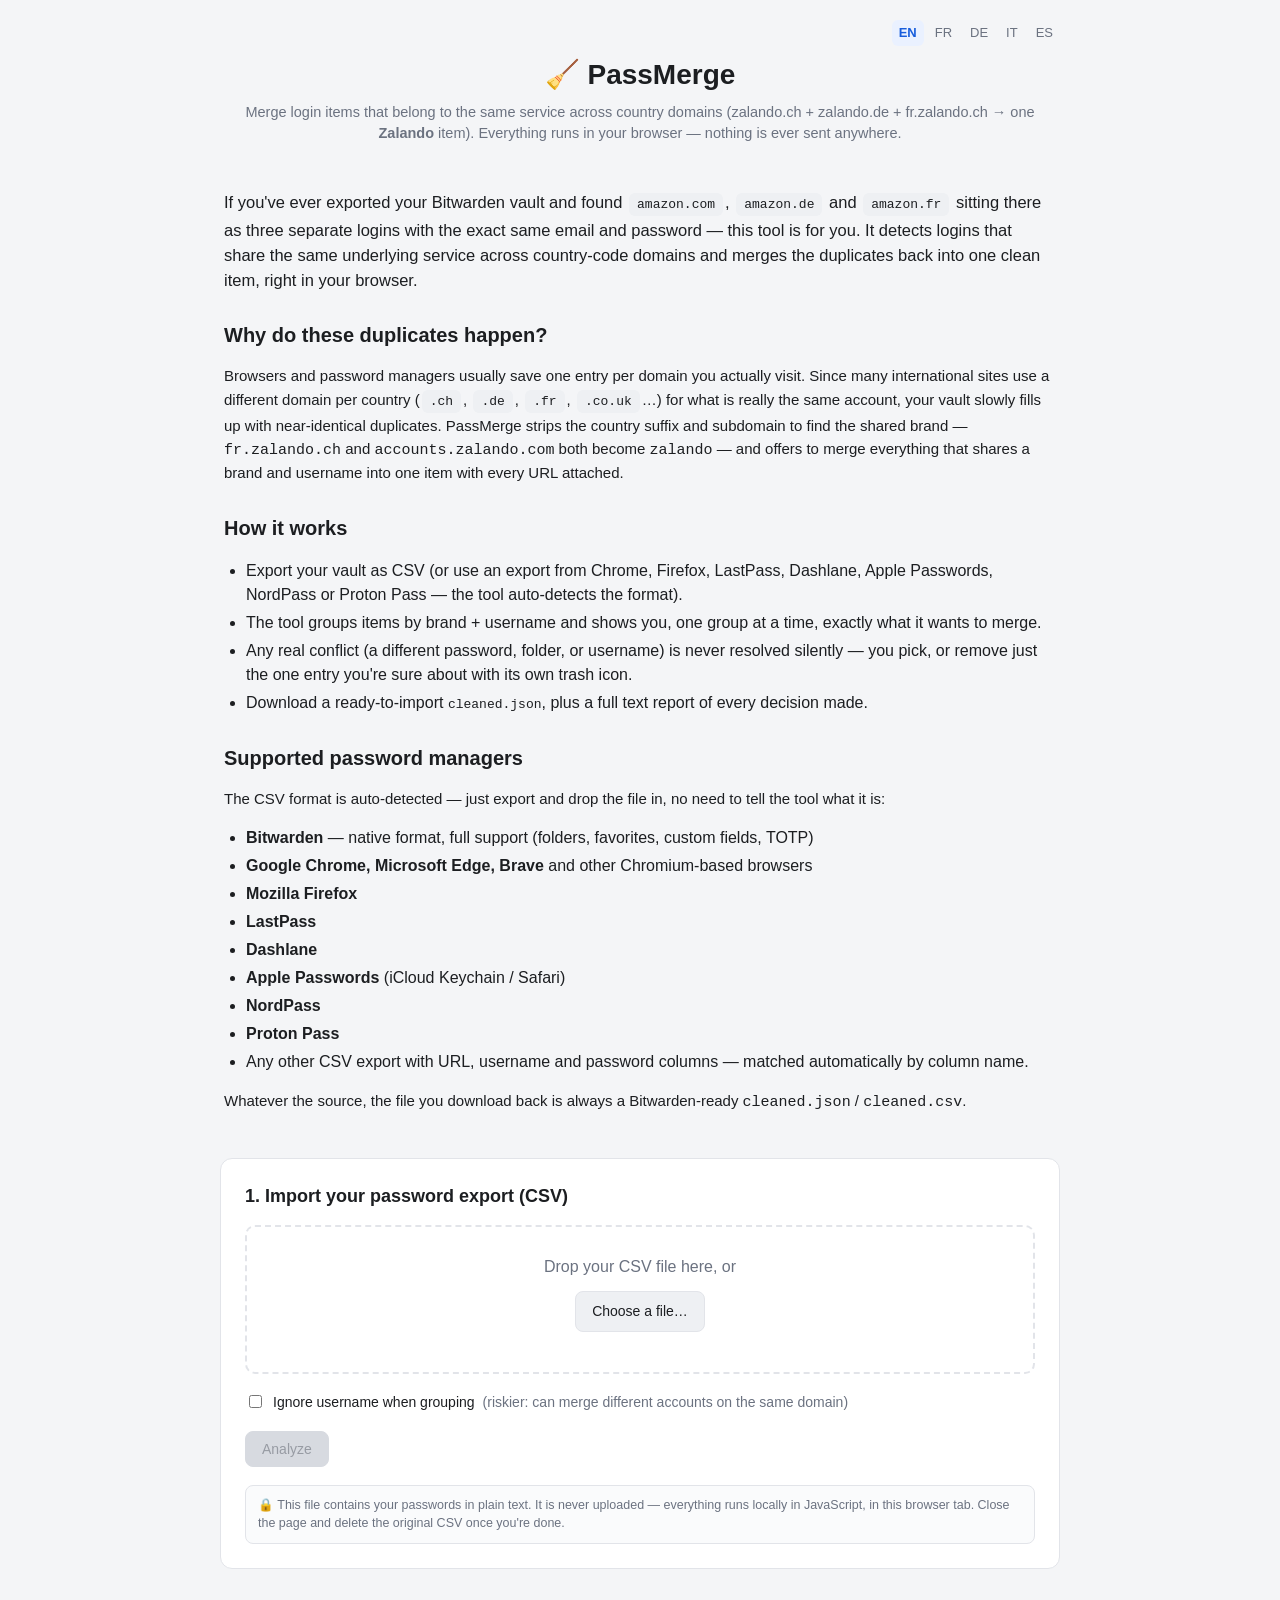
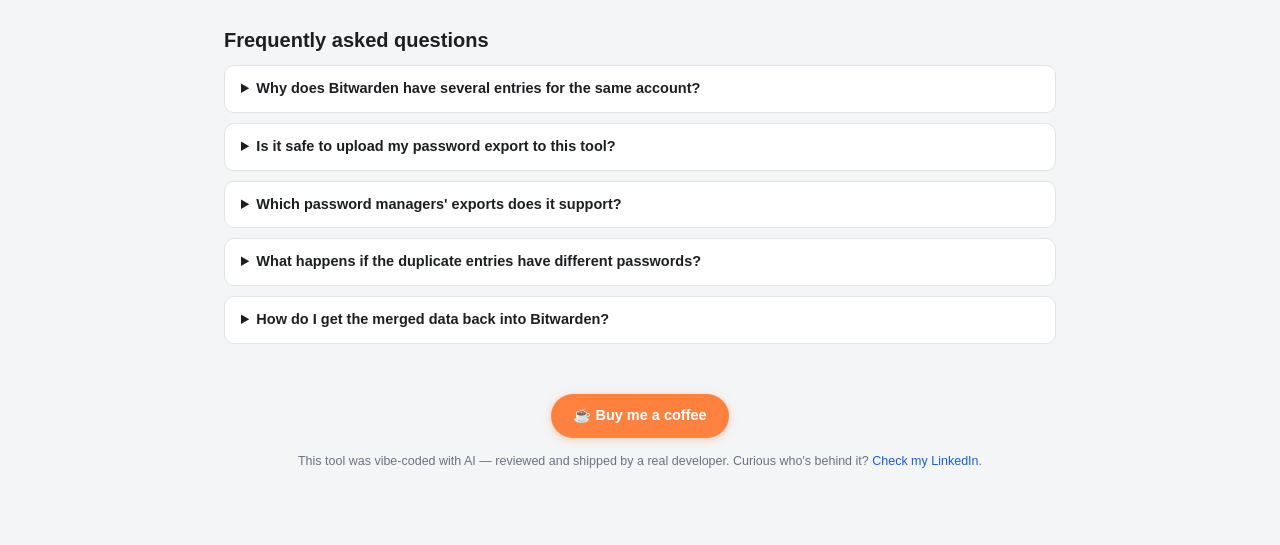
==== index.html @ 8283f2ba "Initial commit: PassMerge Merges duplicate password manager entries across country-code domains of t" ====
<!doctype html>
<html lang="en">
<head>
<meta charset="utf-8">
<meta name="viewport" content="width=device-width, initial-scale=1">
<title>PassMerge — Merge Duplicate Bitwarden Passwords Across Domains</title>
<meta name="description" content="Free browser tool to merge duplicate Bitwarden logins spread across country domains (zalando.ch, zalando.de, zalando.fr → one Zalando entry). Nothing ever leaves your browser. Also reads Chrome, Firefox, LastPass, Dashlane, NordPass and Proton Pass exports.">
<link rel="canonical" href="https://brignolij.github.io/passmerge/">
<link rel="alternate" hreflang="en" href="https://brignolij.github.io/passmerge/">
<link rel="alternate" hreflang="fr" href="https://brignolij.github.io/passmerge/fr/">
<link rel="alternate" hreflang="de" href="https://brignolij.github.io/passmerge/de/">
<link rel="alternate" hreflang="it" href="https://brignolij.github.io/passmerge/it/">
<link rel="alternate" hreflang="es" href="https://brignolij.github.io/passmerge/es/">
<link rel="alternate" hreflang="x-default" href="https://brignolij.github.io/passmerge/">
<link rel="stylesheet" href="assets/style.css">
<script type="application/ld+json">
{
  "@context": "https://schema.org",
  "@type": "SoftwareApplication",
  "name": "PassMerge",
  "applicationCategory": "SecurityApplication",
  "operatingSystem": "Any (runs in the browser)",
  "description": "Free browser tool that merges duplicate Bitwarden password entries spread across country-code domains of the same service into one item, entirely client-side.",
  "offers": { "@type": "Offer", "price": "0", "priceCurrency": "USD" },
  "url": "https://brignolij.github.io/passmerge/"
}
</script>
<script type="application/ld+json">
{
  "@context": "https://schema.org",
  "@type": "FAQPage",
  "mainEntity": [
    {
      "@type": "Question",
      "name": "Why does Bitwarden have several entries for the same account?",
      "acceptedAnswer": { "@type": "Answer", "text": "Autofill and browser password-saving prompts often create one Bitwarden item per domain you visit — so the same account on zalando.ch, zalando.de and fr.zalando.ch ends up as three separate items instead of one, even though it's the same login and password. PassMerge detects the shared brand behind these domains and merges them back into one item with all the URLs attached." }
    },
    {
      "@type": "Question",
      "name": "Is it safe to upload my password export to this tool?",
      "acceptedAnswer": { "@type": "Answer", "text": "Nothing is uploaded anywhere. The tool runs entirely as JavaScript in your own browser tab — your CSV file is read locally, processed locally, and the resulting files are generated locally. No server, no network request, no tracking. You can even disconnect from the internet after loading the page and it still works." }
    },
    {
      "@type": "Question",
      "name": "Which password managers' exports does it support?",
      "acceptedAnswer": { "@type": "Answer", "text": "Bitwarden's own CSV export is supported natively. The tool also auto-detects and reads CSV exports from Chrome, Edge, Brave, Firefox, LastPass, Dashlane, Apple Passwords, NordPass and Proton Pass by matching common column names — the output is always a Bitwarden-ready file." }
    },
    {
      "@type": "Question",
      "name": "What happens if the duplicate entries have different passwords?",
      "acceptedAnswer": { "@type": "Answer", "text": "Nothing is ever discarded silently. If a password differs between entries being merged, you're asked which one to keep, right in the browser — the other variant is also written into the merged item's notes and flagged in the report, so you can double-check later." }
    },
    {
      "@type": "Question",
      "name": "How do I get the merged data back into Bitwarden?",
      "acceptedAnswer": { "@type": "Answer", "text": "Download cleaned.json and import it from the Bitwarden web vault: Settings → Import/export data → Import data → format .json (Bitwarden). It's recommended to test the import in an empty or test vault first." }
    }
  ]
}
</script>
</head>
<body>
<div class="wrap">
  <div class="langbar">
    <a href="/passmerge/" class="active">EN</a>
    <a href="/passmerge/fr/">FR</a>
    <a href="/passmerge/de/">DE</a>
    <a href="/passmerge/it/">IT</a>
    <a href="/passmerge/es/">ES</a>
  </div>

  <header>
    <h1>🧹 PassMerge</h1>
    <p class="sub">Merge login items that belong to the same service across country domains (zalando.ch + zalando.de + fr.zalando.ch → one <b>Zalando</b> item). Everything runs in your browser — nothing is ever sent anywhere.</p>
  </header>

  <section class="hero">
    <p class="lead">If you've ever exported your Bitwarden vault and found <span class="example-chip">amazon.com</span>, <span class="example-chip">amazon.de</span> and <span class="example-chip">amazon.fr</span> sitting there as three separate logins with the exact same email and password — this tool is for you. It detects logins that share the same underlying service across country-code domains and merges the duplicates back into one clean item, right in your browser.</p>

    <h2>Why do these duplicates happen?</h2>
    <p>Browsers and password managers usually save one entry per domain you actually visit. Since many international sites use a different domain per country (<span class="example-chip">.ch</span>, <span class="example-chip">.de</span>, <span class="example-chip">.fr</span>, <span class="example-chip">.co.uk</span>…) for what is really the same account, your vault slowly fills up with near-identical duplicates. PassMerge strips the country suffix and subdomain to find the shared brand — <code>fr.zalando.ch</code> and <code>accounts.zalando.com</code> both become <code>zalando</code> — and offers to merge everything that shares a brand and username into one item with every URL attached.</p>

    <h2>How it works</h2>
    <ul>
      <li>Export your vault as CSV (or use an export from Chrome, Firefox, LastPass, Dashlane, Apple Passwords, NordPass or Proton Pass — the tool auto-detects the format).</li>
      <li>The tool groups items by brand + username and shows you, one group at a time, exactly what it wants to merge.</li>
      <li>Any real conflict (a different password, folder, or username) is never resolved silently — you pick, or remove just the one entry you're sure about with its own trash icon.</li>
      <li>Download a ready-to-import <code>cleaned.json</code>, plus a full text report of every decision made.</li>
    </ul>

    <h2>Supported password managers</h2>
    <p>The CSV format is auto-detected — just export and drop the file in, no need to tell the tool what it is:</p>
    <ul>
      <li><b>Bitwarden</b> — native format, full support (folders, favorites, custom fields, TOTP)</li>
      <li><b>Google Chrome, Microsoft Edge, Brave</b> and other Chromium-based browsers</li>
      <li><b>Mozilla Firefox</b></li>
      <li><b>LastPass</b></li>
      <li><b>Dashlane</b></li>
      <li><b>Apple Passwords</b> (iCloud Keychain / Safari)</li>
      <li><b>NordPass</b></li>
      <li><b>Proton Pass</b></li>
      <li>Any other CSV export with URL, username and password columns — matched automatically by column name.</li>
    </ul>
    <p>Whatever the source, the file you download back is always a Bitwarden-ready <code>cleaned.json</code> / <code>cleaned.csv</code>.</p>
  </section>

  <section id="step-upload" class="card">
    <h2>1. Import your password export (CSV)</h2>
    <div id="dropzone" class="dropzone">
      <p>Drop your CSV file here, or</p>
      <label class="btn" for="fileInput">Choose a file…</label>
      <input type="file" id="fileInput" accept=".csv,text/csv" hidden>
      <p id="fileName" class="filename"></p>
    </div>
    <div class="options">
      <label><input type="checkbox" id="optIgnoreUsername"> Ignore username when grouping <span style="color:var(--muted)">(riskier: can merge different accounts on the same domain)</span></label>
    </div>
    <button id="btnAnalyze" class="btn primary" disabled>Analyze</button>
    <p class="privacy">🔒 This file contains your passwords in plain text. It is never uploaded — everything runs locally in JavaScript, in this browser tab. Close the page and delete the original CSV once you're done.</p>
  </section>

  <section id="step-review" class="card" hidden>
    <h2>2. Review the merges, one by one</h2>
    <div id="summary"></div>
    <div id="wizard"></div>
    <div id="autoList" class="autolist"></div>
  </section>

  <section id="step-download" class="card" hidden>
    <h2>3. Download</h2>
    <p id="dlStatus"></p>
    <div class="downloads">
      <a id="dlJson" class="btn primary" download="cleaned.json">⬇️ cleaned.json <span style="opacity:.85">(import this into Bitwarden)</span></a>
      <a id="dlCsv" class="btn" download="cleaned.csv">⬇️ cleaned.csv</a>
      <a id="dlReport" class="btn" download="report.txt">⬇️ report.txt</a>
    </div>
    <p class="privacy">The file updates automatically at every step of the review above — you can download at any point, even before finishing (anything not reviewed yet just keeps its safe default). Recommended: import <code>cleaned.json</code> (Bitwarden web vault → Settings → Import/export data → format <b>.json (Bitwarden)</b>). CSV can only keep one URL per merged item; the rest are listed in its notes.</p>
    <button id="btnReset" class="btn">🔄 Start over</button>
  </section>

  <section class="hero faq">
    <h2>Frequently asked questions</h2>
    <details>
      <summary>Why does Bitwarden have several entries for the same account?</summary>
      <p>Autofill and browser password-saving prompts often create one Bitwarden item per domain you visit — so the same account on <code>zalando.ch</code>, <code>zalando.de</code> and <code>fr.zalando.ch</code> ends up as three separate items instead of one. PassMerge detects the shared brand behind these domains and merges them back into one item with all the URLs attached.</p>
    </details>
    <details>
      <summary>Is it safe to upload my password export to this tool?</summary>
      <p>Nothing is uploaded anywhere. The tool runs entirely as JavaScript in your own browser tab — your CSV is read and processed locally, and the output files are generated locally. No server, no network request, no tracking.</p>
    </details>
    <details>
      <summary>Which password managers' exports does it support?</summary>
      <p>Bitwarden's own CSV export natively. The tool also auto-detects and reads exports from Chrome, Edge, Brave, Firefox, LastPass, Dashlane, Apple Passwords, NordPass and Proton Pass — the output is always a Bitwarden-ready file.</p>
    </details>
    <details>
      <summary>What happens if the duplicate entries have different passwords?</summary>
      <p>Nothing is ever discarded silently. If a password differs, you're asked which one to keep — the other variant is also written into the merged item's notes and flagged in the report.</p>
    </details>
    <details>
      <summary>How do I get the merged data back into Bitwarden?</summary>
      <p>Download <code>cleaned.json</code> and import it: Bitwarden web vault → Settings → Import/export data → Import data → format <b>.json (Bitwarden)</b>. Test in an empty vault first if you're not sure.</p>
    </details>
  </section>

  <footer>
    <a class="coffee-banner" href="https://ko-fi.com/jeffreybrignoli" target="_blank" rel="noopener">☕ Buy me a coffee</a>
    <p class="attribution">This tool was vibe-coded with AI — reviewed and shipped by a real developer. Curious who's behind it? <a href="https://www.linkedin.com/in/jeffrey-brignoli/" target="_blank" rel="noopener">Check my LinkedIn</a>.</p>
  </footer>
</div>

<script src="assets/i18n.js"></script>
<script src="assets/app.js"></script>
</body>
</html>
---- assets/style.css ----
:root {
  --bg: #f4f5f7;
  --card: #ffffff;
  --border: #e2e4e9;
  --text: #1c1e21;
  --muted: #6b7280;
  --primary: #175ddc;
  --primary-hover: #1149ad;
  --danger: #c0392b;
  --danger-bg: #fdecea;
  --warn: #b8860b;
  --warn-bg: #fff8e1;
  --ok: #1e8e3e;
  --ok-bg: #e9f7ef;
  --coffee: #ff813f;
  --coffee-hover: #e86d2e;
  --mono: ui-monospace, SFMono-Regular, Menlo, Consolas, monospace;
}
* { box-sizing: border-box; }
html { scroll-behavior: smooth; }
body {
  margin: 0;
  background: var(--bg);
  color: var(--text);
  font-family: -apple-system, BlinkMacSystemFont, "Segoe UI", Helvetica, Arial, sans-serif;
  line-height: 1.5;
}
.wrap { max-width: 880px; margin: 0 auto; padding: 20px 20px 80px; }

/* Language switcher */
.langbar { display: flex; justify-content: flex-end; gap: 4px; font-size: 13px; margin-bottom: 8px; flex-wrap: wrap; }
.langbar a { color: var(--muted); text-decoration: none; padding: 3px 7px; border-radius: 6px; }
.langbar a:hover { background: #eef0f3; color: var(--text); }
.langbar a.active { color: var(--primary); font-weight: 700; background: #eaf1ff; }

header { text-align: center; margin-bottom: 20px; }
header h1 { margin: 0 0 6px; font-size: 28px; }
header .sub { color: var(--muted); margin: 0; font-size: 14.5px; }

/* Hero / SEO content */
.hero { padding: 8px 4px 28px; }
.hero h2 { font-size: 20px; margin: 28px 0 10px; }
.hero p { color: var(--text); font-size: 15px; }
.hero .lead { font-size: 16.5px; color: var(--text); }
.hero ul { padding-left: 22px; }
.hero li { margin: 4px 0; }
.example-chip {
  display: inline-block; background: #eef0f3; border-radius: 6px; padding: 2px 8px;
  font-family: var(--mono); font-size: 13px; margin: 2px 2px;
}
.faq { margin-top: 8px; }
.faq details {
  border: 1px solid var(--border); border-radius: 10px; padding: 12px 16px; margin-bottom: 10px; background: var(--card);
}
.faq summary { cursor: pointer; font-weight: 600; font-size: 14.5px; }
.faq p { margin: 10px 0 0; color: var(--text); font-size: 14.5px; }

.card {
  background: var(--card);
  border: 1px solid var(--border);
  border-radius: 12px;
  padding: 24px;
  margin-bottom: 20px;
}
.card h2 { margin-top: 0; font-size: 18px; }
.dropzone {
  border: 2px dashed var(--border);
  border-radius: 10px;
  padding: 28px;
  text-align: center;
  transition: border-color .15s, background .15s;
}
.dropzone.drag { border-color: var(--primary); background: #f0f5ff; }
.dropzone p { margin: 0 0 12px; color: var(--muted); }
.filename { margin-top: 12px !important; color: var(--text) !important; font-weight: 600; }
.formatnote { font-size: 12.5px; color: var(--muted) !important; margin-top: 4px !important; font-weight: 400 !important; }
.btn {
  display: inline-block;
  background: #eef0f3;
  color: var(--text);
  border: 1px solid var(--border);
  padding: 9px 16px;
  border-radius: 8px;
  font-size: 14px;
  cursor: pointer;
  text-decoration: none;
}
.btn:hover { background: #e4e6ea; }
.btn.primary { background: var(--primary); border-color: var(--primary); color: #fff; }
.btn.primary:hover { background: var(--primary-hover); }
.btn.primary:disabled, .btn:disabled { background: #d7dae0; border-color: #d7dae0; color: #979ba3; cursor: not-allowed; }
.btn.danger { background: var(--danger); border-color: var(--danger); color: #fff; }
.options { margin: 18px 0; font-size: 14px; }
.options label { display: flex; gap: 8px; align-items: flex-start; color: var(--text); }
.privacy {
  margin: 18px 0 0; font-size: 12.5px; color: var(--muted);
  background: #fafbfc; border: 1px solid var(--border); border-radius: 8px; padding: 10px 12px;
}
#summary { font-size: 14.5px; margin-bottom: 18px; }
#summary b { color: var(--primary); }

.progress { font-size: 12.5px; color: var(--muted); font-weight: 600; text-transform: uppercase; letter-spacing: .03em; margin-bottom: 10px; }

.group-card {
  border: 1px solid var(--border);
  border-radius: 10px;
  padding: 16px 18px;
  margin-bottom: 16px;
  background: #fcfcfd;
}
.group-card h3 { margin: 0 0 10px; font-size: 15.5px; }
.row-hint { font-size: 12.5px; color: var(--muted); margin: -2px 0 10px; }
.group-card table { width: 100%; border-collapse: collapse; font-size: 13px; margin-bottom: 14px; }
.group-card th, .group-card td {
  text-align: left; padding: 5px 8px; border-bottom: 1px solid var(--border);
  max-width: 220px; overflow-wrap: anywhere;
}
.group-card th { color: var(--muted); font-weight: 600; font-size: 12px; text-transform: uppercase; letter-spacing: .02em; }
.group-card code { font-family: var(--mono); background: #f0f1f3; padding: 1px 5px; border-radius: 4px; font-size: 12.5px; }
.row-delete-btn {
  background: none; border: 1px solid transparent; cursor: pointer; font-size: 15px;
  line-height: 1; padding: 4px 6px; border-radius: 6px;
}
.row-delete-btn:hover { background: var(--danger-bg); border-color: var(--danger); }
tr.row-removed td { text-decoration: line-through; opacity: .45; }
tr.row-removed .row-delete-btn { background: var(--ok-bg); }

.choice-row { margin-bottom: 12px; }
.choice-row > label { display: block; font-size: 13.5px; font-weight: 600; margin-bottom: 8px; }
.choice-buttons { display: flex; gap: 8px; flex-wrap: wrap; }
.choice-btn {
  padding: 9px 14px; border-radius: 8px; border: 1.5px solid var(--border);
  background: #fff; font-size: 13.5px; cursor: pointer; font-weight: 600; color: var(--text);
}
.choice-btn:hover { border-color: var(--primary); }
.choice-btn.active { border-color: var(--primary); background: #eaf1ff; color: var(--primary); }
.choice-btn.active[data-action="delete"] { border-color: var(--danger); background: var(--danger-bg); color: var(--danger); }
.choice-btn.active[data-action="keep"] { border-color: var(--ok); background: var(--ok-bg); color: var(--ok); }

.field-conflict {
  border: 1px solid var(--warn); background: var(--warn-bg);
  border-radius: 8px; padding: 10px 14px; margin-bottom: 10px;
}
.field-conflict legend { font-size: 13px; font-weight: 600; color: var(--warn); padding: 0 4px; }
.radio-option { display: flex; align-items: center; gap: 8px; font-size: 13.5px; margin: 4px 0; }
.radio-option .src { color: var(--muted); font-size: 12px; }
.custom-value { padding: 4px 7px; border: 1px solid var(--border); border-radius: 6px; font-size: 13px; flex: 1; min-width: 120px; }
.delete-warning { color: var(--danger); font-size: 13px; margin-bottom: 10px; }
.keep-note { color: var(--muted); font-size: 13px; margin-bottom: 10px; }
.autolist { font-size: 13.5px; color: var(--muted); margin-bottom: 16px; }
.autolist details summary { cursor: pointer; }
.autolist li { margin: 3px 0; }
.downloads { display: flex; gap: 10px; flex-wrap: wrap; margin: 14px 0; }
.badge { display: inline-block; font-size: 11px; font-weight: 700; padding: 2px 7px; border-radius: 999px; margin-left: 6px; }
.badge.warn { background: var(--warn-bg); color: var(--warn); }
.badge.ok { background: var(--ok-bg); color: var(--ok); }
[hidden] { display: none !important; }
#dlStatus { font-size: 13.5px; margin-bottom: 4px; color: var(--muted); }
.nav-row { display: flex; justify-content: space-between; align-items: center; margin-top: 4px; }
.done-msg { text-align: center; padding: 20px; color: var(--ok); font-weight: 600; font-size: 15px; }

/* Footer: donation banner + attribution */
footer { margin-top: 12px; text-align: center; }
.coffee-banner {
  display: inline-flex; align-items: center; gap: 8px;
  background: var(--coffee); color: #fff; text-decoration: none;
  padding: 11px 22px; border-radius: 999px; font-weight: 700; font-size: 14.5px;
  box-shadow: 0 2px 8px rgba(255,129,63,.35);
}
.coffee-banner:hover { background: var(--coffee-hover); }
.attribution { color: var(--muted); font-size: 12.5px; margin: 14px 0 0; }
.attribution a { color: var(--primary); text-decoration: none; }
.attribution a:hover { text-decoration: underline; }

@media (max-width: 480px) {
  .wrap { padding: 16px 16px 60px; }
  header h1 { font-size: 24px; }
}
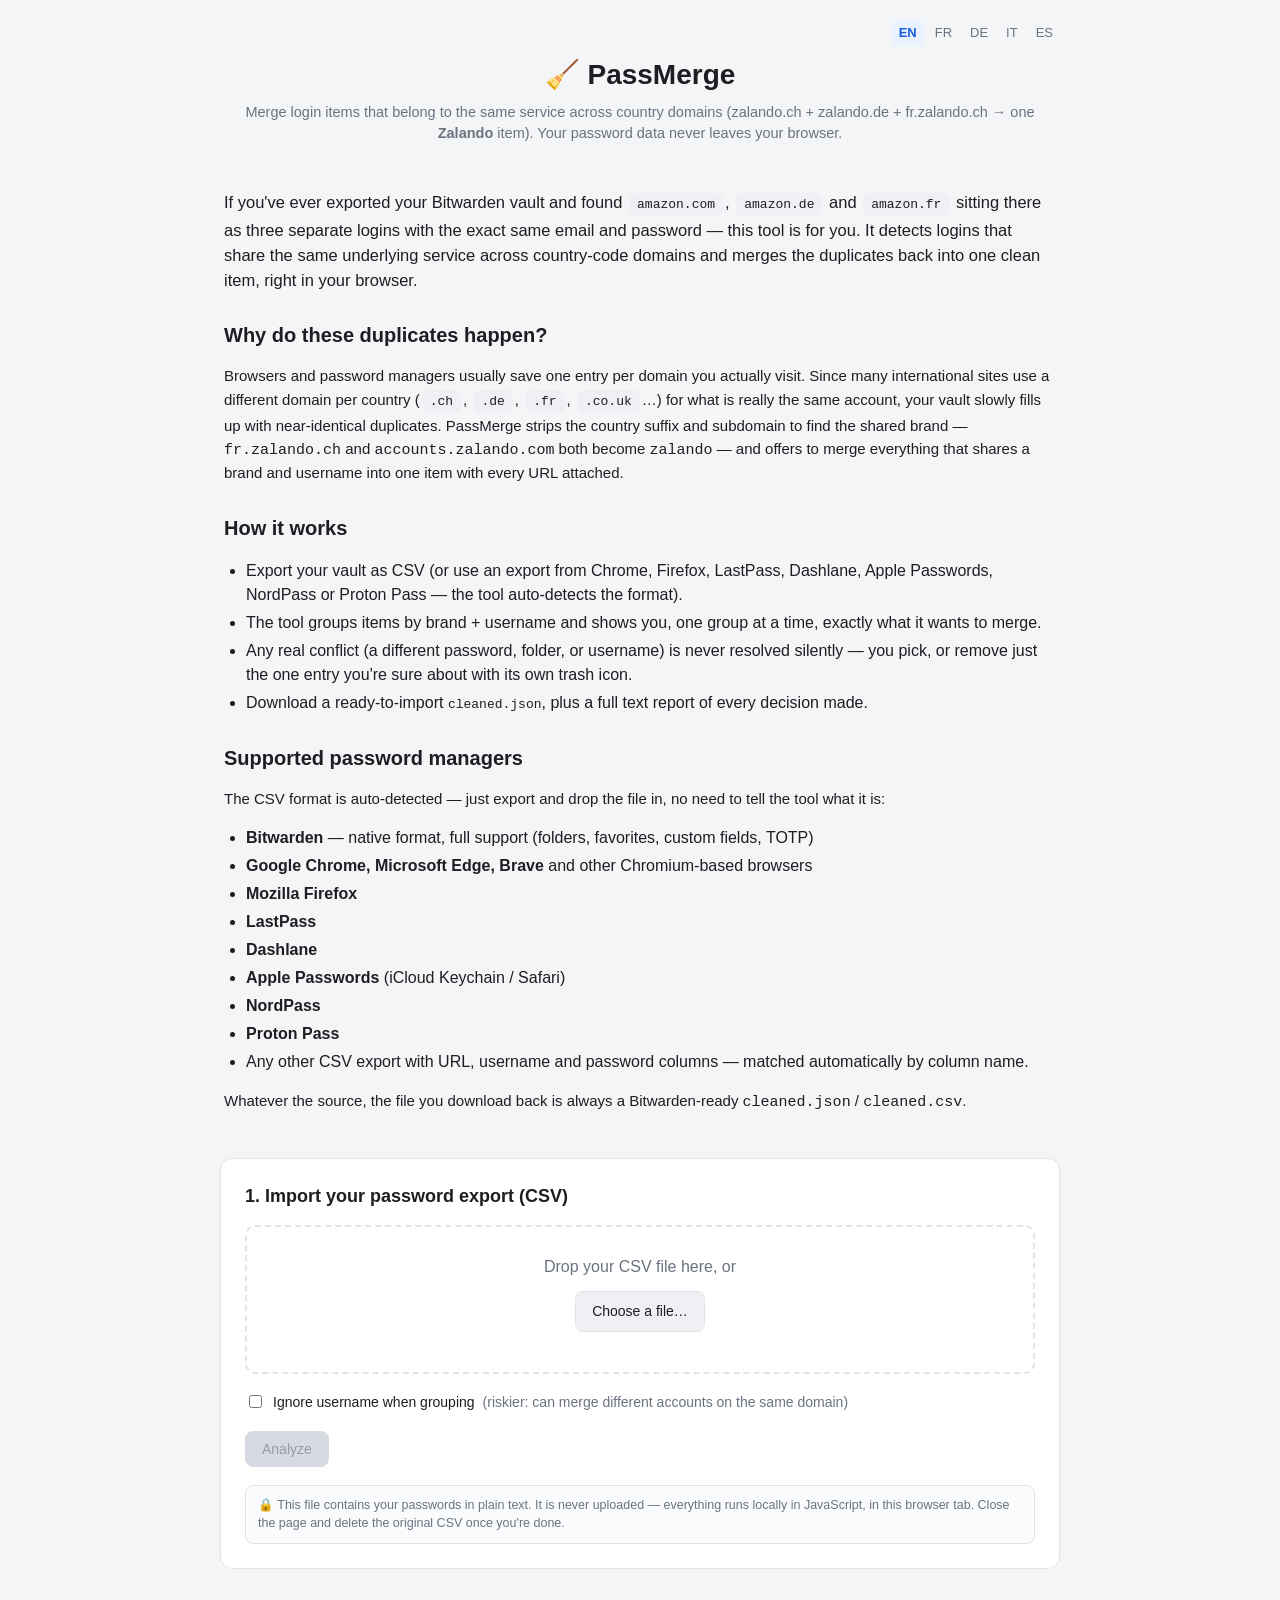
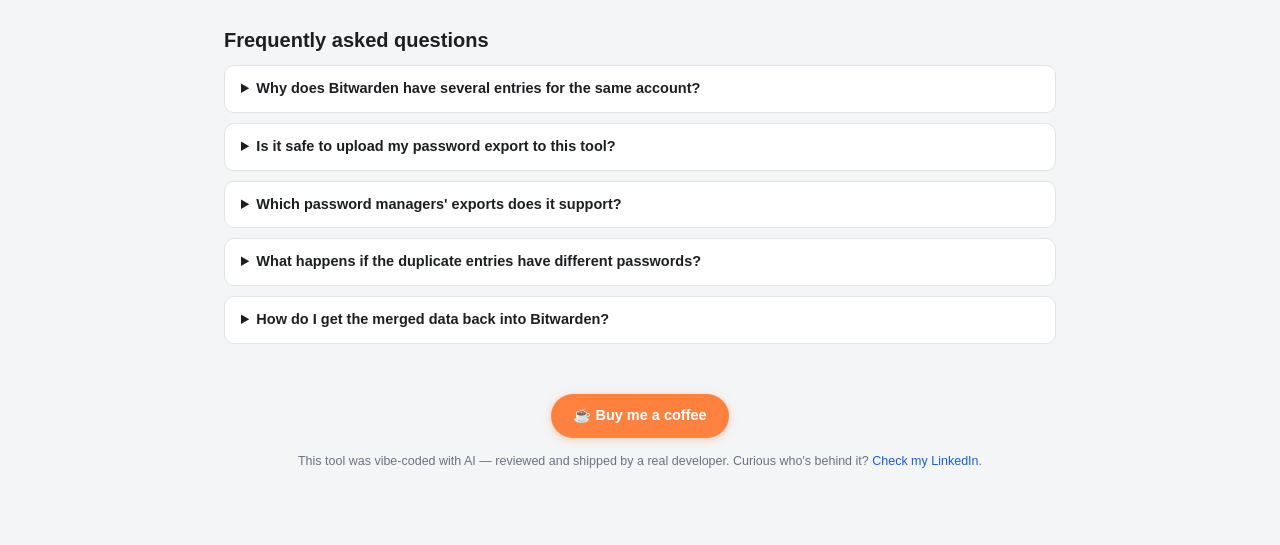
==== commit 25d62834: "Add Google Analytics (GA4) and update privacy copy accordingly New GA4 property "PassMerge" (separat" ====
--- a/index.html
+++ b/index.html
@@ -1,6 +1,15 @@
 <!doctype html>
 <html lang="en">
 <head>
+<!-- Google tag (gtag.js) -->
+<script async src="https://www.googletagmanager.com/gtag/js?id=G-42LEBZWF1H"></script>
+<script>
+  window.dataLayer = window.dataLayer || [];
+  function gtag(){dataLayer.push(arguments);}
+  gtag('js', new Date());
+  gtag('config', 'G-42LEBZWF1H');
+</script>
+
 <meta charset="utf-8">
 <meta name="viewport" content="width=device-width, initial-scale=1">
 <title>PassMerge — Merge Duplicate Bitwarden Passwords Across Domains</title>
@@ -38,7 +47,7 @@
     {
       "@type": "Question",
       "name": "Is it safe to upload my password export to this tool?",
-      "acceptedAnswer": { "@type": "Answer", "text": "Nothing is uploaded anywhere. The tool runs entirely as JavaScript in your own browser tab — your CSV file is read locally, processed locally, and the resulting files are generated locally. No server, no network request, no tracking. You can even disconnect from the internet after loading the page and it still works." }
+      "acceptedAnswer": { "@type": "Answer", "text": "Your CSV file itself is never uploaded anywhere \u2014 it is read and processed entirely as JavaScript in your own browser tab, and the output files are generated locally. The site does use privacy-conscious Google Analytics to count visits and see which pages are popular; that only sees which pages you view, never your file or its contents." }
     },
     {
       "@type": "Question",
@@ -71,7 +80,7 @@
 
   <header>
     <h1>🧹 PassMerge</h1>
-    <p class="sub">Merge login items that belong to the same service across country domains (zalando.ch + zalando.de + fr.zalando.ch → one <b>Zalando</b> item). Everything runs in your browser — nothing is ever sent anywhere.</p>
+    <p class="sub">Merge login items that belong to the same service across country domains (zalando.ch + zalando.de + fr.zalando.ch → one <b>Zalando</b> item). Your password data never leaves your browser.</p>
   </header>
 
   <section class="hero">
@@ -146,7 +155,7 @@
     </details>
     <details>
       <summary>Is it safe to upload my password export to this tool?</summary>
-      <p>Nothing is uploaded anywhere. The tool runs entirely as JavaScript in your own browser tab — your CSV is read and processed locally, and the output files are generated locally. No server, no network request, no tracking.</p>
+      <p>Your CSV file itself is never uploaded anywhere — it's read and processed entirely as JavaScript in your own browser tab, and the output files are generated locally. The site does use privacy-conscious Google Analytics to count visits; that only sees which pages you view, never your file or its contents.</p>
     </details>
     <details>
       <summary>Which password managers' exports does it support?</summary>
--- a/assets/style.css
+++ b/assets/style.css
@@ -159,6 +159,16 @@
 .nav-row { display: flex; justify-content: space-between; align-items: center; margin-top: 4px; }
 .done-msg { text-align: center; padding: 20px; color: var(--ok); font-weight: 600; font-size: 15px; }
 
+.lang-banner {
+  display: flex; align-items: center; gap: 10px; flex-wrap: wrap;
+  background: #eaf1ff; border: 1px solid var(--primary); border-radius: 10px;
+  padding: 10px 14px; margin-bottom: 16px; font-size: 13.5px;
+}
+.lang-banner span { flex: 1; min-width: 160px; color: var(--text); }
+.lang-banner-btn { background: var(--primary); color: #fff; border-radius: 6px; padding: 6px 12px; text-decoration: none; font-weight: 600; white-space: nowrap; }
+.lang-banner-btn:hover { background: var(--primary-hover); }
+.lang-banner-dismiss { background: none; border: 1px solid var(--border); border-radius: 6px; padding: 6px 12px; cursor: pointer; color: var(--muted); white-space: nowrap; }
+
 /* Footer: donation banner + attribution */
 footer { margin-top: 12px; text-align: center; }
 .coffee-banner {
